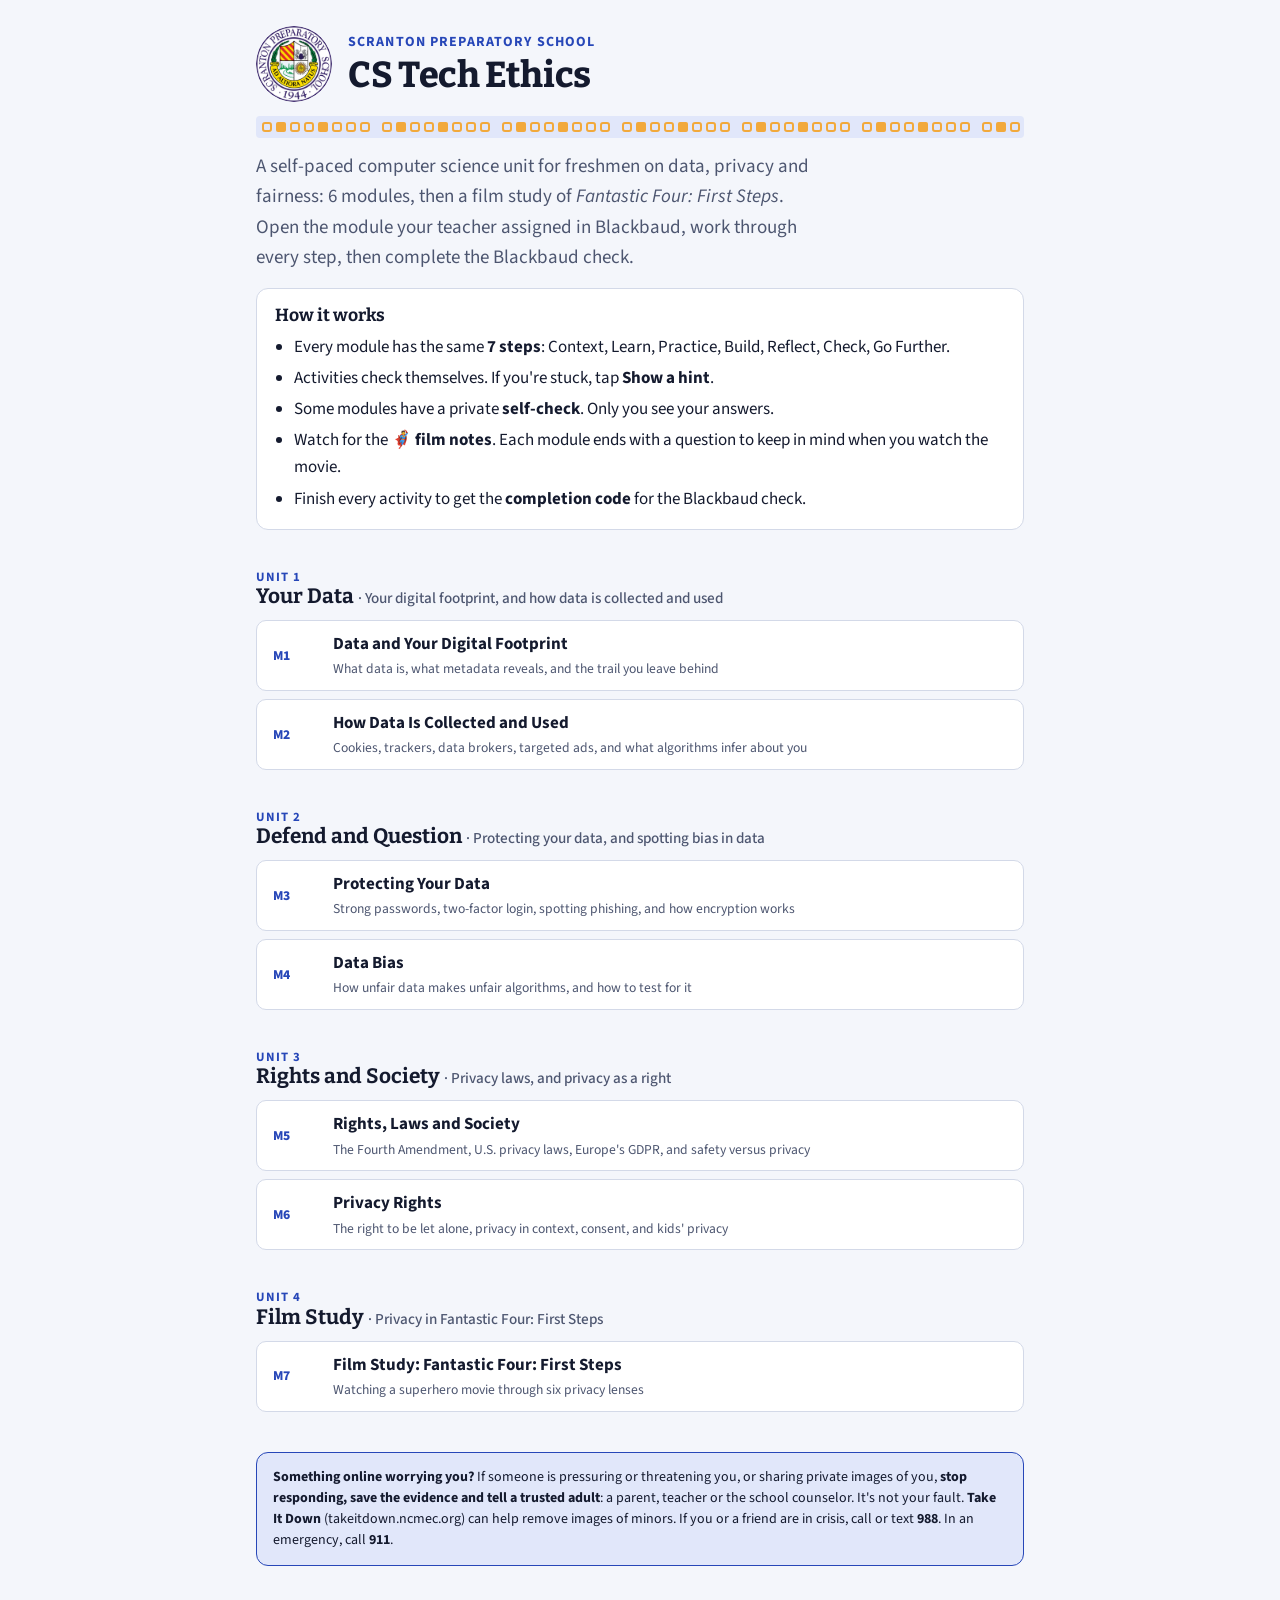
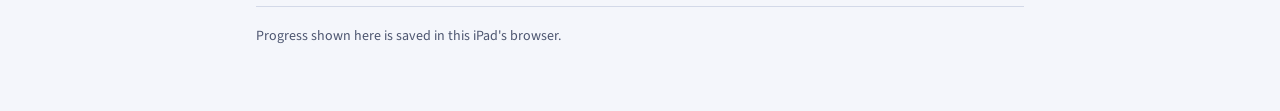
==== docs/index.html @ a18d4347 "Add CS Tech Ethics: 6 privacy modules and a Fantastic Four film study Self-paced 9th-grade CS unit b" ====
<!doctype html>
<html lang="en">
<head>
<meta charset="utf-8">
<meta name="viewport" content="width=device-width, initial-scale=1, viewport-fit=cover">
<title>CS Tech Ethics</title>
<link rel="preconnect" href="https://fonts.googleapis.com">
<link rel="preconnect" href="https://fonts.gstatic.com" crossorigin>
<link rel="stylesheet" href="https://fonts.googleapis.com/css2?family=Bitter:wght@600..800&family=Source+Sans+3:wght@400..700&display=swap">
<link rel="stylesheet" href="assets/course.css">
<style>
/* Layout: one column listing the units in order; each module is a row with its progress on this iPad. */
.hero { display: grid; gap: 14px; }
.brand { display: flex; align-items: center; gap: 16px; }
.brand img { width: 76px; height: 76px; flex: none; background: #fff; border-radius: 50%; }
.school { color: var(--accent); font-weight: 700; letter-spacing: 0.08em; text-transform: uppercase; font-size: 0.875rem; }
.how { background: var(--surface); border: 1px solid var(--line); border-radius: 12px; padding: 16px 18px; display: grid; gap: 8px; }
.how ul { margin: 0; padding-left: 1.2rem; display: grid; gap: 4px; }
.unit { display: grid; gap: 10px; }
.unit h2 { font-size: 1.3rem; }
.unit h2 .un { display: block; font-family: var(--font-body); font-size: 0.8rem; letter-spacing: 0.08em; text-transform: uppercase; color: var(--accent); }
.unit h2 .en { font-family: var(--font-body); font-weight: 500; font-size: 0.95rem; color: var(--muted); }
.unit ol { list-style: none; margin: 0; padding: 0; display: grid; gap: 8px; }
.unit li { display: grid; grid-template-columns: 3rem 1fr auto; grid-template-areas: "n t p" "n s p"; align-items: center; gap: 0 12px; padding: 10px 16px; border-radius: 10px; border: 1px solid var(--line); background: var(--surface); }
.unit li .num { grid-area: n; font-size: 0.85rem; font-weight: 800; color: var(--accent); font-variant-numeric: tabular-nums; }
.unit li a { grid-area: t; color: var(--ink); font-weight: 700; text-decoration: none; }
.unit li a:hover { color: var(--accent); }
.unit li .sub { grid-area: s; color: var(--muted); font-size: 0.85rem; }
.unit li .prog { grid-area: p; font-size: 0.8rem; font-weight: 650; padding: 2px 10px; border-radius: 999px; white-space: nowrap; }
.unit li .prog.started { color: var(--accent); background: var(--accent-soft); }
.unit li .prog.done { color: var(--ok); background: var(--ok-soft); }
</style>
</head>
<body>
<main class="wrap">
  <header class="hero">
    <div class="brand">
      <img src="assets/seal.png" alt="Scranton Preparatory School seal">
      <div>
        <p class="school">Scranton Preparatory School</p>
        <h1>CS Tech Ethics</h1>
      </div>
    </div>
    <div class="tilestrip" aria-hidden="true"></div>
    <p class="lede">A self-paced computer science unit for freshmen on data, privacy and fairness: 6 modules, then a film study of <i>Fantastic Four: First Steps</i>. Open the module your teacher assigned in Blackbaud, work through every step, then complete the Blackbaud check.</p>
    <div class="how">
      <h2 style="font-size:1.1rem">How it works</h2>
      <ul>
        <li>Every module has the same <b>7 steps</b>: Context, Learn, Practice, Build, Reflect, Check, Go Further.</li>
        <li>Activities check themselves. If you're stuck, tap <b>Show a hint</b>.</li>
        <li>Some modules have a private <b>self-check</b>. Only you see your answers.</li>
        <li>Watch for the 🦸 <b>film notes</b>. Each module ends with a question to keep in mind when you watch the movie.</li>
        <li>Finish every activity to get the <b>completion code</b> for the Blackbaud check.</li>
      </ul>
    </div>
  </header>
  <section class="unit">
    <h2><span class="un">Unit 1</span> Your Data <span class="en">· Your digital footprint, and how data is collected and used</span></h2>
    <ol>
      <li><span class="num">M1</span><a href="m01-digital-footprint.html">Data and Your Digital Footprint</a><span class="sub">What data is, what metadata reveals, and the trail you leave behind</span><span class="prog" data-m="1" data-n="7"></span></li>
      <li><span class="num">M2</span><a href="m02-data-collection.html">How Data Is Collected and Used</a><span class="sub">Cookies, trackers, data brokers, targeted ads, and what algorithms infer about you</span><span class="prog" data-m="2" data-n="7"></span></li>
    </ol>
  </section>
  <section class="unit">
    <h2><span class="un">Unit 2</span> Defend and Question <span class="en">· Protecting your data, and spotting bias in data</span></h2>
    <ol>
      <li><span class="num">M3</span><a href="m03-protecting-data.html">Protecting Your Data</a><span class="sub">Strong passwords, two-factor login, spotting phishing, and how encryption works</span><span class="prog" data-m="3" data-n="7"></span></li>
      <li><span class="num">M4</span><a href="m04-data-bias.html">Data Bias</a><span class="sub">How unfair data makes unfair algorithms, and how to test for it</span><span class="prog" data-m="4" data-n="7"></span></li>
    </ol>
  </section>
  <section class="unit">
    <h2><span class="un">Unit 3</span> Rights and Society <span class="en">· Privacy laws, and privacy as a right</span></h2>
    <ol>
      <li><span class="num">M5</span><a href="m05-rights-laws-society.html">Rights, Laws and Society</a><span class="sub">The Fourth Amendment, U.S. privacy laws, Europe's GDPR, and safety versus privacy</span><span class="prog" data-m="5" data-n="7"></span></li>
      <li><span class="num">M6</span><a href="m06-privacy-rights.html">Privacy Rights</a><span class="sub">The right to be let alone, privacy in context, consent, and kids' privacy</span><span class="prog" data-m="6" data-n="7"></span></li>
    </ol>
  </section>
  <section class="unit">
    <h2><span class="un">Unit 4</span> Film Study <span class="en">· Privacy in Fantastic Four: First Steps</span></h2>
    <ol>
      <li><span class="num">M7</span><a href="m07-film-study.html">Film Study: Fantastic Four: First Steps</a><span class="sub">Watching a superhero movie through six privacy lenses</span><span class="prog" data-m="7" data-n="7"></span></li>
    </ol>
  </section>
  <aside class="helpbox"><b>Something online worrying you?</b> If someone is pressuring or threatening you, or sharing private images of you, <b>stop responding, save the evidence and tell a trusted adult</b>: a parent, teacher or the school counselor. It's not your fault. <b>Take It Down</b> (takeitdown.ncmec.org) can help remove images of minors. If you or a friend are in crisis, call or text <b>988</b>. In an emergency, call <b>911</b>.</aside>
  <footer><span>Progress shown here is saved in this iPad's browser.</span></footer>
</main>
<script>
// Show each module's progress from this iPad's saved work.
document.querySelectorAll(".prog").forEach(function (p) {
  var n = Number(p.getAttribute("data-n")), s = null;
  try { s = JSON.parse(localStorage.getItem("techethics9:m" + p.getAttribute("data-m")) || "null"); } catch (e) {}
  if (!s || !s.done) return;
  var k = Object.keys(s.done).filter(function (id) { return s.done[id]; }).length;
  if (!k) return;
  k = Math.min(k, n);
  p.textContent = k >= n ? "Done ✓" : k + " of " + n;
  p.className = "prog " + (k >= n ? "done" : "started");
});
</script>
</body>
</html>
---- docs/assets/course.css ----
/* CS Tech Ethics: shared styles for every module (the same layout as Health 9).
   Layout: one reading column under a sticky step bar; every module uses the same seven steps so students always know where they are.
   Colors: deep space navy for the bar, a bright cosmic blue for actions, a flare-orange stripe, green for "done." */
:root {
  --paper: #F4F6FB;
  --surface: #FFFFFF;
  --surface-2: #E8ECF6;
  --ink: #141A2E;
  --muted: #4D5670;
  --line: #D3D9E8;
  --accent: #2747B8;
  --on-accent: #FFFFFF;
  --accent-soft: #E1E7FA;
  --gold: #F2A93B;
  --on-gold: #2B1A04;
  --gold-soft: #FDEBCF;
  --tile: #2747B8;
  --tile-soft: #E1E7FA;
  --on-tile: #FFFFFF;
  --hint-bg: #FDEBCF;
  --hint-ink: #4A2F06;
  --ok: #1C7240;
  --ok-soft: #DFF2E5;
  --bad: #B0284B;
  --bad-soft: #FBE3EA;
  --bar: #121B45;
  --bar-ink: #FFFFFF;
  --bar-muted: #C9D3F2;
  --font-body: "Source Sans 3", ui-sans-serif, system-ui, -apple-system, "Segoe UI", sans-serif;
  --font-display: "Bitter", Georgia, "Times New Roman", serif;
  --step-0: 0.875rem;
  --step-1: 1.0625rem;
  --step-2: 1.1875rem;
  --step-3: 1.5rem;
  --step-4: 2.25rem;
  color-scheme: light;
}
@media (prefers-color-scheme: dark) {
  :root:not([data-theme="light"]) {
    --paper: #0E1222; --surface: #161B30; --surface-2: #1E2540; --ink: #E9EDF8; --muted: #A7B0CB; --line: #2E3654;
    --accent: #8FA8FF; --on-accent: #0B1230; --accent-soft: #1E2A55;
    --gold: #F5B65C; --on-gold: #241603; --gold-soft: #3D2C10;
    --tile: #8FA8FF; --tile-soft: #1E2A55; --on-tile: #0B1230;
    --hint-bg: #3D2C10; --hint-ink: #FCE3B8;
    --ok: #7FD8A0; --ok-soft: #153523; --bad: #FF9BB3; --bad-soft: #43192A;
    --bar: #0B1030; --bar-ink: #FFFFFF; --bar-muted: #B9C4EA;
    color-scheme: dark;
  }
}
:root[data-theme="dark"] {
  --paper: #0E1222; --surface: #161B30; --surface-2: #1E2540; --ink: #E9EDF8; --muted: #A7B0CB; --line: #2E3654;
  --accent: #8FA8FF; --on-accent: #0B1230; --accent-soft: #1E2A55;
  --gold: #F5B65C; --on-gold: #241603; --gold-soft: #3D2C10;
  --tile: #8FA8FF; --tile-soft: #1E2A55; --on-tile: #0B1230;
  --hint-bg: #3D2C10; --hint-ink: #FCE3B8;
  --ok: #7FD8A0; --ok-soft: #153523; --bad: #FF9BB3; --bad-soft: #43192A;
  --bar: #0B1030; --bar-ink: #FFFFFF; --bar-muted: #B9C4EA;
  color-scheme: dark;
}

* { box-sizing: border-box; }
html { -webkit-text-size-adjust: 100%; }
body {
  margin: 0; background: var(--paper); color: var(--ink);
  font-family: var(--font-body); font-size: var(--step-1); line-height: 1.6;
}
body::before {
  content: ""; position: fixed; inset: 0 0 auto; height: env(safe-area-inset-top, 0px);
  z-index: 10; background: var(--bar);
}
h1, h2, h3, h4 { text-wrap: balance; line-height: 1.2; margin: 0; }
h1, h2 { font-family: var(--font-display); }
h1 { font-size: var(--step-4); font-weight: 750; letter-spacing: -0.01em; }
h2 { font-size: var(--step-3); font-weight: 700; }
h3 { font-size: var(--step-2); font-weight: 700; }
p { margin: 0; }
a { color: var(--accent); }
img { max-width: 100%; }
[hidden] { display: none !important; }
:focus-visible { outline: 3px solid var(--tile); outline-offset: 2px; border-radius: 4px; }

/* Sticky step bar, striped like the flag: red, gold, red */
.bar {
  position: sticky; top: env(safe-area-inset-top, 0px); z-index: 5;
  background: var(--bar); color: var(--bar-ink);
  box-shadow: inset 0 -4px 0 var(--gold);
}
.bar-seal { width: 30px; height: 30px; flex: none; display: block; background: #fff; border-radius: 50%; }
.bar-inner, .wrap {
  max-width: 800px; margin: 0 auto;
  padding-left: max(16px, env(safe-area-inset-left, 0px));
  padding-right: max(16px, env(safe-area-inset-right, 0px));
}
.bar-inner { display: flex; align-items: center; gap: 10px; padding-block: 8px 12px; }
.bar-title { font-weight: 750; white-space: nowrap; font-size: var(--step-0); color: var(--bar-ink); text-decoration: none; }
.steps { display: flex; gap: 6px; overflow-x: auto; flex: 1; min-width: 0; scrollbar-width: none; }
.steps::-webkit-scrollbar { display: none; }
.steps a {
  flex: none; text-decoration: none; color: var(--bar-muted); font-size: var(--step-0);
  padding: 3px 10px; border-radius: 999px; border: 1px solid rgba(255,255,255,0.35); white-space: nowrap;
}
.steps a.done { color: var(--on-gold); border-color: var(--gold); background: var(--gold); }
.meter { flex: none; font-size: var(--step-0); color: var(--bar-muted); font-variant-numeric: tabular-nums; white-space: nowrap; }

/* Audio settings bar under the header */
.voicebar { display: flex; flex-wrap: wrap; align-items: center; gap: 8px 14px; font-size: var(--step-0); color: var(--muted); }
.voicebar .seg button { min-height: 36px; padding: 4px 12px; }

/* Page */
.wrap { padding-block: 26px 64px; display: grid; gap: 40px; }
header.intro { display: grid; gap: 12px; }
/* The stripe under each title is the letter H in binary (01001000), from Module 1. */
.tilestrip { height: 22px; border-radius: 4px; background-color: var(--accent-soft);
  background-image: url("data:image/svg+xml,%3Csvg xmlns='http://www.w3.org/2000/svg' width='120' height='22' viewBox='0 0 120 22'%3E%3Crect x='7' y='7' width='8' height='8' rx='2' fill='none' stroke='%23F2A93B' stroke-width='2'/%3E%3Crect x='20' y='6' width='10' height='10' rx='2' fill='%23F2A93B'/%3E%3Crect x='35' y='7' width='8' height='8' rx='2' fill='none' stroke='%23F2A93B' stroke-width='2'/%3E%3Crect x='49' y='7' width='8' height='8' rx='2' fill='none' stroke='%23F2A93B' stroke-width='2'/%3E%3Crect x='62' y='6' width='10' height='10' rx='2' fill='%23F2A93B'/%3E%3Crect x='77' y='7' width='8' height='8' rx='2' fill='none' stroke='%23F2A93B' stroke-width='2'/%3E%3Crect x='91' y='7' width='8' height='8' rx='2' fill='none' stroke='%23F2A93B' stroke-width='2'/%3E%3Crect x='105' y='7' width='8' height='8' rx='2' fill='none' stroke='%23F2A93B' stroke-width='2'/%3E%3C/svg%3E");
  background-size: 120px 22px; }
.eyebrow { font-size: var(--step-0); letter-spacing: 0.08em; text-transform: uppercase; color: var(--accent); font-weight: 700; }
.subtitle { font-size: var(--step-2); font-weight: 600; color: var(--tile); }
.lede { font-size: var(--step-2); color: var(--muted); max-width: 62ch; }
.facts { display: flex; flex-wrap: wrap; gap: 8px 18px; font-size: var(--step-0); color: var(--muted); }
.facts b { color: var(--ink); font-weight: 650; }
.recap { border: 1px dashed var(--line); border-radius: 10px; padding: 12px 16px; display: grid; gap: 4px; font-size: var(--step-0); }
.recap strong { font-size: var(--step-0); text-transform: uppercase; letter-spacing: 0.06em; color: var(--muted); }
.welcome { background: var(--gold-soft); border-radius: 12px; padding: 16px 18px; display: grid; gap: 8px; }
.welcome h2 { font-size: var(--step-2); }
.welcome ul { margin: 0; padding-left: 1.2rem; display: grid; gap: 4px; }

section.step { display: grid; gap: 16px; scroll-margin-top: 72px; }
.step-head { display: flex; align-items: baseline; gap: 12px; }
.step-num {
  flex: none; width: 2rem; height: 2rem; border-radius: 50%; display: grid; place-items: center; align-self: center;
  background: var(--accent); color: var(--on-accent); font-weight: 800; font-size: var(--step-0);
}
.step-head h2 { flex: 1; min-width: 0; }
.step-head .ipp { font-size: var(--step-0); color: var(--muted); white-space: nowrap; }
.prose { display: grid; gap: 12px; max-width: 68ch; }
.prose ul, .prose ol { margin: 0; padding-left: 1.3rem; display: grid; gap: 4px; }
.idea { display: grid; gap: 12px; }
.idea h3 { color: var(--ink); }
.story {
  display: grid; gap: 12px; background: var(--surface); border: 1px solid var(--line); border-left: 6px solid var(--gold);
  border-radius: 12px; padding: 18px;
}
.story .place { font-size: var(--step-0); font-weight: 700; color: var(--tile); letter-spacing: 0.04em; text-transform: uppercase; }
.callout { background: var(--hint-bg); color: var(--hint-ink); border-radius: 10px; padding: 12px 16px; font-size: var(--step-0); }
.callout b { font-weight: 750; }
.note-es { background: var(--tile-soft); border-radius: 10px; padding: 12px 16px; font-size: var(--step-0); }

/* Spanish text you can hear */
.es { font-weight: 600; color: var(--ink); }
.say {
  display: inline-flex; align-items: center; justify-content: center; vertical-align: -0.3em;
  width: 1.9rem; height: 1.9rem; min-height: 0; padding: 0; margin: 0 0.15rem; border-radius: 50%;
  border: 1px solid var(--line); background: var(--surface-2); color: var(--accent); font-size: 0.85rem; line-height: 1;
}
.say svg { width: 1rem; height: 1rem; fill: currentColor; }
.say.playing { background: var(--accent); color: var(--on-accent); border-color: var(--accent); }
.say.big { width: 3rem; height: 3rem; }
.say.big svg { width: 1.4rem; height: 1.4rem; }

/* Tables */
.tbl { overflow-x: auto; }
.tbl table { border-collapse: collapse; min-width: min(100%, 24rem); background: var(--surface); border-radius: 10px; overflow: hidden; }
.tbl th, .tbl td { border: 1px solid var(--line); padding: 7px 12px; text-align: left; vertical-align: top; font-size: 0.95rem; }
.tbl th { background: var(--surface-2); font-size: var(--step-0); color: var(--muted); font-weight: 700; }
.tbl caption { caption-side: bottom; text-align: left; padding-top: 8px; font-size: var(--step-0); color: var(--muted); }
.tbl .end, .end { color: var(--accent); font-weight: 800; }
.tbl .vos { color: var(--muted); }
.conj-wrap { display: flex; flex-wrap: wrap; gap: 14px; }

/* Example sentences */
.examples { list-style: none; margin: 0; padding: 0; display: grid; gap: 6px; }
.examples li { display: grid; grid-template-columns: auto 1fr; gap: 2px 8px; align-items: start; padding: 8px 12px; border-radius: 8px; background: var(--surface); border: 1px solid var(--line); }
.examples li .say { grid-row: span 2; margin-top: 2px; }
.examples .en { color: var(--muted); font-size: var(--step-0); }

/* Flashcards */
.flash { display: grid; grid-template-columns: repeat(auto-fill, minmax(9.5rem, 1fr)); gap: 8px; }
.card {
  position: relative; min-height: 5.5rem; padding: 10px 12px 10px; border-radius: 10px; border: 1px solid var(--line);
  background: var(--surface); display: grid; align-content: center; justify-items: center; text-align: center; gap: 4px;
  font-weight: 650; cursor: pointer;
}
.card .front { font-size: 1.05rem; }
.card .back { color: var(--tile); font-weight: 600; font-size: 0.95rem; }
.card.flipped { background: var(--tile-soft); border-color: var(--tile); }
.card .flip-note { font-size: 0.72rem; color: var(--muted); font-weight: 500; }

/* Task cards */
.task { background: var(--surface); border: 1px solid var(--line); border-radius: 12px; padding: 18px; display: grid; gap: 12px; min-width: 0; }
.task-head { display: flex; align-items: center; gap: 10px; flex-wrap: wrap; }
.task-head h3 { flex: 1; min-width: 0; }
.task-type { font-size: 0.75rem; font-weight: 700; text-transform: uppercase; letter-spacing: 0.06em; color: var(--tile); }
.chip { font-size: 0.8rem; font-weight: 650; padding: 2px 10px; border-radius: 999px; border: 1px solid var(--line); color: var(--muted); white-space: nowrap; }
.chip.done { color: var(--ok); border-color: var(--ok); background: var(--ok-soft); }
.chip.opt { color: var(--tile); border-color: var(--tile); }
.goal { font-size: var(--step-0); color: var(--muted); }
.passage { background: var(--surface-2); border-radius: 10px; padding: 14px 16px; display: grid; gap: 10px; }
.row { display: flex; gap: 8px; flex-wrap: wrap; align-items: center; }
button {
  font: inherit; font-size: var(--step-0); font-weight: 650; cursor: pointer;
  padding: 9px 16px; border-radius: 8px; border: 1px solid var(--line); background: var(--surface); color: var(--ink);
  min-height: 44px; touch-action: manipulation;
}
button.primary { background: var(--accent); color: var(--on-accent); border-color: var(--accent); }
button.ghost { background: transparent; }
button:disabled { opacity: 0.55; cursor: not-allowed; }
.feedback { border-radius: 8px; padding: 10px 14px; font-size: var(--step-0); display: grid; gap: 6px; }
.feedback.ok { background: var(--ok-soft); color: var(--ok); }
.feedback.bad { background: var(--bad-soft); color: var(--bad); }
.feedback ul { margin: 0; padding-left: 1.2rem; }
.hints { display: grid; gap: 8px; }
.hint { background: var(--hint-bg); color: var(--hint-ink); border-radius: 8px; padding: 8px 12px; font-size: var(--step-0); }

/* Inputs */
input.es-in, textarea.es-in, input.answer {
  font: inherit; font-size: 1.05rem; min-height: 44px; padding: 6px 10px; max-width: 100%;
  border: 1.5px solid var(--line); border-radius: 8px; background: var(--paper); color: var(--ink);
}
input.es-in:focus, textarea.es-in:focus { border-color: var(--tile); outline: none; box-shadow: 0 0 0 3px var(--tile-soft); }
input.es-in.ok { border-color: var(--ok); background: var(--ok-soft); }
input.es-in.bad { border-color: var(--bad); background: var(--bad-soft); }
input.es-in.near { border-color: var(--gold); background: var(--gold-soft); }
.mark { font-weight: 800; font-size: var(--step-0); min-width: 1rem; display: inline-block; }
.mark.ok { color: var(--ok); }
.mark.bad { color: var(--bad); }

/* Accent keys */
.accents { display: flex; flex-wrap: wrap; gap: 4px; align-items: center; position: sticky; top: 64px; z-index: 2;
  background: var(--surface); padding: 4px 0; }
.accents .lbl { font-size: 0.75rem; color: var(--muted); margin-right: 4px; }
.accents button { min-height: 40px; min-width: 40px; padding: 4px 8px; font-size: 1.05rem; font-weight: 700; background: var(--gold-soft); border-color: var(--gold); color: var(--ink); }
.accents button.shift[aria-pressed="true"] { background: var(--gold); }

/* Cloze sentences */
.items { display: grid; gap: 10px; }
.item { display: flex; flex-wrap: wrap; align-items: center; gap: 6px 8px; padding: 8px 10px; border-radius: 8px; border: 1px solid var(--line); background: var(--paper); }
.item .num { font-size: var(--step-0); font-weight: 700; color: var(--muted); min-width: 1.4rem; }
.item.right { border-color: var(--ok); }
.item input.es-in { width: 8.5rem; }
.item input.es-in.wide { width: min(100%, 26rem); flex: 1 1 14rem; }
.item .clue { color: var(--muted); font-size: 0.92rem; }
.item .en { color: var(--muted); font-size: var(--step-0); flex-basis: 100%; }
.item .why { flex-basis: 100%; font-size: var(--step-0); color: var(--bad); }
.item .why.ok { color: var(--ok); }

/* Inline choice (select) */
.pick { display: inline-flex; flex-wrap: wrap; gap: 4px; vertical-align: middle; }
.pick button { min-height: 38px; padding: 4px 10px; font-size: 0.95rem; }
.pick button[aria-pressed="true"] { background: var(--tile); color: var(--on-tile); border-color: var(--tile); }
.item.right .pick button[aria-pressed="true"] { background: var(--ok); border-color: var(--ok); color: var(--surface); }
.item.wrong .pick button[aria-pressed="true"] { background: var(--bad); border-color: var(--bad); color: var(--surface); }

/* Conjugation grid */
.conj { display: grid; gap: 8px; }
.conj-title { font-weight: 700; }
.conj-title .en { color: var(--muted); font-weight: 500; font-size: var(--step-0); }
.conj-grid { display: grid; grid-template-columns: repeat(2, minmax(0, 1fr)); gap: 8px 16px; }
@media (max-width: 560px) { .conj-grid { grid-template-columns: 1fr; } }
.conj-cell { display: grid; grid-template-columns: 7.5rem 1fr auto; align-items: center; gap: 8px; }
.conj-cell label { font-size: var(--step-0); color: var(--muted); font-weight: 650; }
.conj-cell input.es-in { width: 100%; }

/* Multiple choice */
.choices { display: grid; gap: 8px; }
.choice { text-align: left; display: grid; grid-template-columns: 1.6rem 1fr; gap: 8px; align-items: start; font-weight: 500; font-size: 0.98rem; }
.choice .letter { font-weight: 800; color: var(--accent); }
.choice.right { border-color: var(--ok); background: var(--ok-soft); }
.choice.wrong { border-color: var(--bad); background: var(--bad-soft); }
.quiz-q { display: grid; gap: 8px; padding-bottom: 12px; border-bottom: 1px dashed var(--line); }
.quiz-q:last-of-type { border-bottom: 0; }
.quiz-q .q { font-weight: 650; }
.listen-row { display: flex; align-items: center; gap: 12px; }

/* Matching */
.match { display: grid; grid-template-columns: 1fr 1fr; gap: 8px 14px; }
.match .col { display: grid; gap: 8px; align-content: start; }
.match h4 { font-size: var(--step-0); color: var(--muted); }
.match button { text-align: left; font-weight: 550; font-size: 0.95rem; }
.match button.sel { border-color: var(--tile); box-shadow: 0 0 0 3px var(--tile-soft); }
.match button.paired { border-color: var(--ok); background: var(--ok-soft); color: var(--ok); cursor: default; }
.match button.miss { border-color: var(--bad); background: var(--bad-soft); }

/* Sort */
.sort-list { display: grid; gap: 8px; }
.sort-row { display: flex; flex-wrap: wrap; gap: 8px 12px; align-items: center; justify-content: space-between; padding: 8px 10px; border: 1px solid var(--line); border-radius: 8px; background: var(--paper); }
.sort-row.right { border-color: var(--ok); background: var(--ok-soft); }
.sort-row.wrong { border-color: var(--bad); background: var(--bad-soft); }
.sort-text { flex: 1 1 12rem; min-width: 0; font-size: 0.98rem; }
.seg { display: flex; flex-wrap: wrap; gap: 4px; }
.seg button { padding: 6px 12px; font-size: 0.85rem; min-height: 40px; }
.seg button[aria-pressed="true"] { background: var(--tile); color: var(--on-tile); border-color: var(--tile); }

/* Sentence builder */
.builder { display: grid; gap: 8px; padding: 10px; border-radius: 10px; border: 1px solid var(--line); background: var(--paper); }
.builder.right { border-color: var(--ok); }
.builder .en { font-weight: 600; }
.tiles { display: flex; flex-wrap: wrap; gap: 6px; min-height: 48px; align-items: center; padding: 6px; border-radius: 8px; }
.tiles.answer { border: 1.5px dashed var(--line); background: var(--surface); }
.tiles .empty { color: var(--muted); font-size: var(--step-0); padding: 4px; }
.tile { min-height: 40px; padding: 6px 12px; font-size: 1rem; font-weight: 600; background: var(--gold-soft); border-color: var(--gold); }
.tiles.answer .tile { background: var(--surface-2); border-color: var(--line); }
.tiles .punct { font-weight: 700; font-size: 1.1rem; color: var(--muted); }

/* Find the error */
.words { display: flex; flex-wrap: wrap; gap: 4px; align-items: center; }
.words button { min-height: 38px; padding: 4px 9px; font-size: 1rem; font-weight: 550; }
.words button.hit { border-color: var(--ok); background: var(--ok-soft); color: var(--ok); }
.words button.miss { border-color: var(--bad); background: var(--bad-soft); }

/* Accent placement */
.letters { display: flex; flex-wrap: wrap; gap: 3px; align-items: center; }
.letters button { min-width: 38px; min-height: 42px; padding: 4px 6px; font-size: 1.15rem; font-weight: 700; }
.letters button.cons { background: transparent; border-color: transparent; color: var(--muted); cursor: default; }
.letters button[aria-pressed="true"] { background: var(--tile); color: var(--on-tile); border-color: var(--tile); }
.letters .none { margin-left: 8px; font-size: var(--step-0); min-width: 0; }

/* Speaking practice */
.speak-row { display: flex; flex-wrap: wrap; gap: 8px; align-items: center; }
.rec.on { background: var(--bad); color: var(--surface); border-color: var(--bad); }

/* Writing (Build) */
textarea.draft, textarea.es-in.write { width: 100%; min-height: 9rem; padding: 12px; font: inherit; line-height: 1.6; resize: vertical; }
textarea.draft { border-radius: 8px; border: 1.5px solid var(--line); background: var(--paper); color: var(--ink); }
.model { background: var(--surface-2); border-radius: 10px; padding: 12px 16px; display: grid; gap: 6px; font-size: 0.95rem; }
.model .lbl { font-size: 0.75rem; font-weight: 700; color: var(--muted); text-transform: uppercase; letter-spacing: 0.06em; }
.status-list { list-style: none; margin: 0; padding: 0; display: grid; gap: 4px; font-size: var(--step-0); }
.status-list li.done { color: var(--ok); font-weight: 600; }
.status-list li:not(.done) { color: var(--muted); }
.wordcount { font-size: var(--step-0); color: var(--muted); }

/* Reflection + check */
.reflect-q { font-size: var(--step-2); font-weight: 600; max-width: 62ch; }
.check-card { background: var(--surface); border: 2px solid var(--line); border-radius: 12px; padding: 20px; display: grid; gap: 14px; }
.check-card.unlocked { border-color: var(--ok); }
.code-badge {
  font-weight: 800; letter-spacing: 0.12em; font-variant-numeric: tabular-nums;
  font-size: 2rem; color: var(--ok); background: var(--ok-soft); padding: 8px 18px; border-radius: 10px; justify-self: start;
  user-select: all;
}
ol.todo { margin: 0; padding-left: 1.3rem; display: grid; gap: 6px; }
footer { font-size: var(--step-0); color: var(--muted); display: flex; flex-wrap: wrap; gap: 12px; align-items: center; justify-content: space-between; border-top: 1px solid var(--line); padding-top: 18px; }
.task > *, section.step > *, header.intro > * { min-width: 0; }

@media (prefers-reduced-motion: no-preference) {
  .feedback, .hint { animation: rise 160ms ease-out; }
  @keyframes rise { from { transform: translateY(4px); opacity: 0.4; } to { transform: none; opacity: 1; } }
}
@media (max-width: 480px) {
  h1 { font-size: 1.9rem; }
  .match { grid-template-columns: 1fr 1fr; gap: 6px; }
  .match button { padding: 8px 10px; font-size: 0.88rem; }
  .conj-cell { grid-template-columns: 6.5rem 1fr auto; }
}

/* Put steps in order */
.stepzones { display: grid; grid-template-columns: 1fr 1fr; gap: 14px; }
@media (max-width: 640px) { .stepzones { grid-template-columns: 1fr; } }
.stepzones h4 { margin: 0 0 6px; font-size: var(--step-0); color: var(--muted); font-weight: 650; }
.steplist { display: grid; gap: 6px; align-content: start; min-height: 8rem; padding: 8px; border: 1.5px dashed var(--line); border-radius: 8px; background: var(--paper); margin: 0; }
ol.steplist { padding-left: 2rem; }
ol.steplist li { padding-left: 2px; }
ol.steplist li.empty, .steplist .empty { list-style: none; margin-left: -1.6rem; color: var(--muted); font-size: var(--step-0); padding: 4px; }
.steplist.right { border-color: var(--ok); border-style: solid; }
.stepbtn { width: 100%; text-align: left; font-weight: 550; font-size: 0.95rem; }

/* Private self-check */
.selfchart { display: grid; gap: 6px; padding: 10px 12px; border-radius: 10px; background: var(--surface-2); }
.selfbar { display: grid; grid-template-columns: minmax(6rem, 10rem) 1fr 2.5rem; gap: 10px; align-items: center; font-size: var(--step-0); }
.selfbar .track { height: 12px; border-radius: 6px; background: var(--line); overflow: hidden; }
.selfbar .fill { display: block; height: 100%; background: var(--ok); border-radius: 6px; }
.selfbar .fill.low { background: var(--gold); }
.selfbar .val { font-variant-numeric: tabular-nums; color: var(--muted); text-align: right; }

/* Where to get help (every page) */
.helpbox { border: 1.5px solid var(--accent); background: var(--accent-soft); color: var(--ink); border-radius: 12px; padding: 14px 16px; font-size: var(--step-0); line-height: 1.5; }

/* Nutrition label and other reference cards in readings */
.label-card { border: 2px solid var(--ink); background: var(--surface); color: var(--ink); padding: 8px 12px; max-width: 18rem; font-size: 0.9rem; }
.label-card h4 { font-family: var(--font-display); font-size: 1.4rem; border-bottom: 6px solid var(--ink); margin: 0 0 4px; }
.label-card .r { display: flex; justify-content: space-between; border-top: 1px solid var(--ink); padding: 2px 0; font-variant-numeric: tabular-nums; }
.label-card .r.thick { border-top-width: 4px; }

blockquote { margin: 0; padding: 10px 16px; border-left: 4px solid var(--gold); background: var(--surface-2); border-radius: 0 8px 8px 0; font-family: var(--font-display); font-size: 1.05rem; line-height: 1.5; }
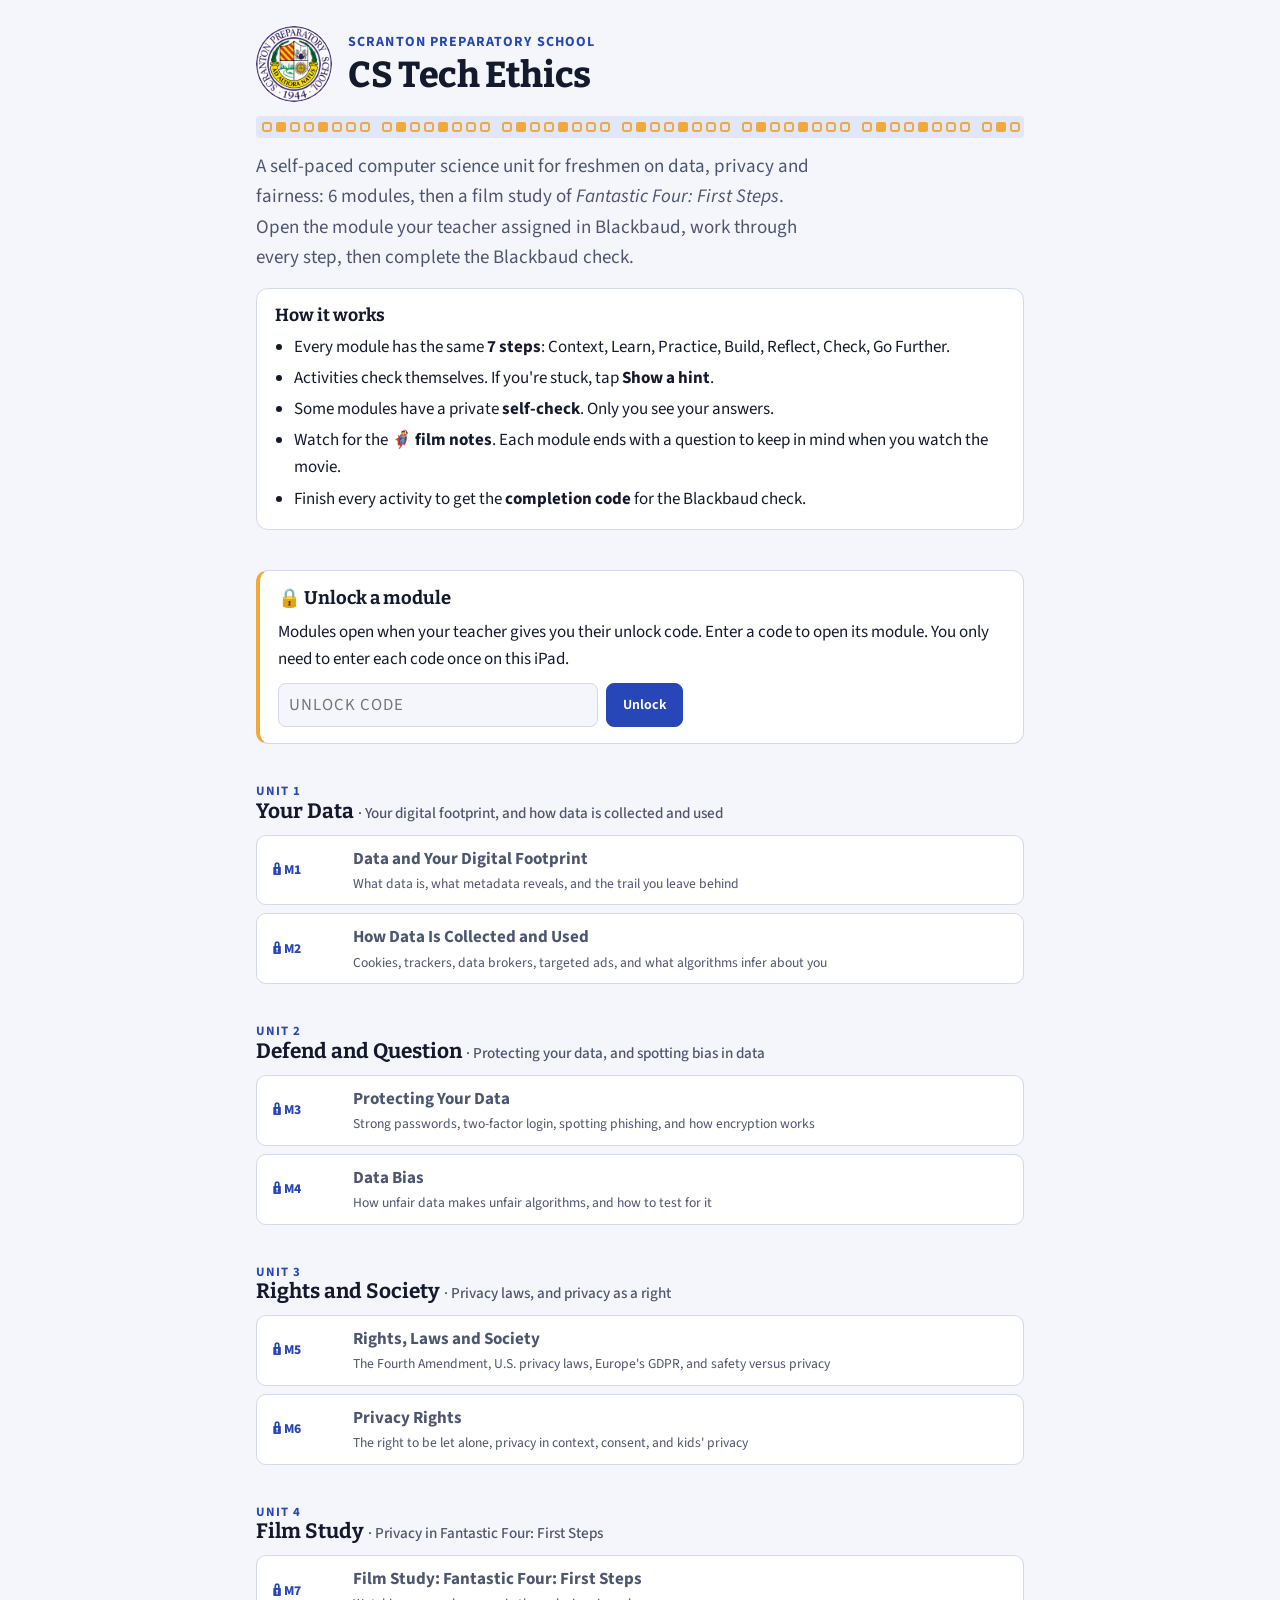
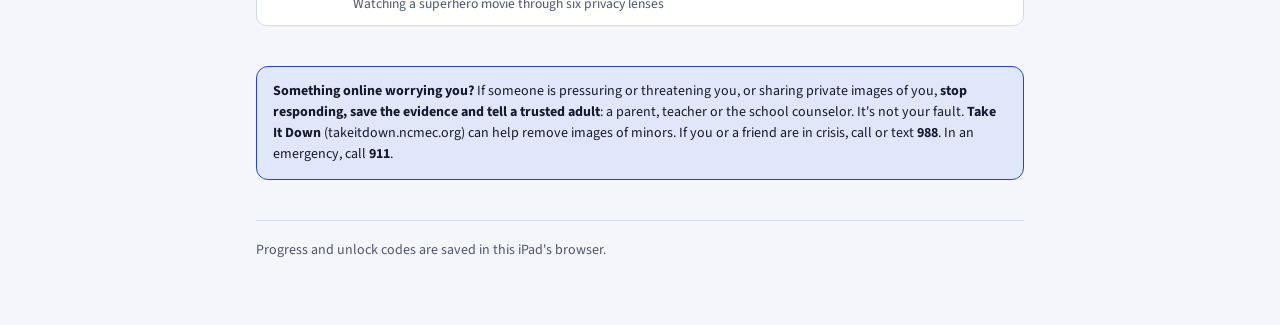
==== commit 52271c44: "Lock every module behind an unlock code from the teacher Locked modules are published encrypted (AES" ====
--- a/docs/index.html
+++ b/docs/index.html
@@ -21,7 +21,7 @@
 .unit h2 .un { display: block; font-family: var(--font-body); font-size: 0.8rem; letter-spacing: 0.08em; text-transform: uppercase; color: var(--accent); }
 .unit h2 .en { font-family: var(--font-body); font-weight: 500; font-size: 0.95rem; color: var(--muted); }
 .unit ol { list-style: none; margin: 0; padding: 0; display: grid; gap: 8px; }
-.unit li { display: grid; grid-template-columns: 3rem 1fr auto; grid-template-areas: "n t p" "n s p"; align-items: center; gap: 0 12px; padding: 10px 16px; border-radius: 10px; border: 1px solid var(--line); background: var(--surface); }
+.unit li { display: grid; grid-template-columns: 4.25rem 1fr auto; grid-template-areas: "n t p" "n s p"; align-items: center; gap: 0 12px; padding: 10px 16px; border-radius: 10px; border: 1px solid var(--line); background: var(--surface); }
 .unit li .num { grid-area: n; font-size: 0.85rem; font-weight: 800; color: var(--accent); font-variant-numeric: tabular-nums; }
 .unit li a { grid-area: t; color: var(--ink); font-weight: 700; text-decoration: none; }
 .unit li a:hover { color: var(--accent); }
@@ -29,6 +29,8 @@
 .unit li .prog { grid-area: p; font-size: 0.8rem; font-weight: 650; padding: 2px 10px; border-radius: 999px; white-space: nowrap; }
 .unit li .prog.started { color: var(--accent); background: var(--accent-soft); }
 .unit li .prog.done { color: var(--ok); background: var(--ok-soft); }
+.unit li.locked a { color: var(--muted); }
+.unit li .num { white-space: nowrap; }
 </style>
 </head>
 <body>
@@ -54,6 +56,12 @@
       </ul>
     </div>
   </header>
+  <form class="lockbox" id="unlock-form" autocomplete="off">
+    <h2>🔒 Unlock a module</h2>
+    <p>Modules open when your teacher gives you their unlock code. Enter a code to open its module. You only need to enter each code once on this iPad.</p>
+    <div class="lockrow"><input type="text" id="unlock-code" class="es-in" aria-label="Unlock code" placeholder="Unlock code" autocapitalize="characters" autocorrect="off" spellcheck="false"><button type="submit" class="primary">Unlock</button></div>
+    <div class="feedback" id="unlock-msg" role="status" aria-live="polite" hidden></div>
+  </form>
   <section class="unit">
     <h2><span class="un">Unit 1</span> Your Data <span class="en">· Your digital footprint, and how data is collected and used</span></h2>
     <ol>
@@ -82,9 +90,42 @@
     </ol>
   </section>
   <aside class="helpbox"><b>Something online worrying you?</b> If someone is pressuring or threatening you, or sharing private images of you, <b>stop responding, save the evidence and tell a trusted adult</b>: a parent, teacher or the school counselor. It's not your fault. <b>Take It Down</b> (takeitdown.ncmec.org) can help remove images of minors. If you or a friend are in crisis, call or text <b>988</b>. In an emergency, call <b>911</b>.</aside>
-  <footer><span>Progress shown here is saved in this iPad's browser.</span></footer>
+  <footer><span>Progress and unlock codes are saved in this iPad's browser.</span></footer>
 </main>
+<script src="assets/course.js"></script>
+<script src="assets/lock.js"></script>
 <script>
+// Locked modules show a lock until this iPad has their unlock code.
+var LOCKS = [{"num":1,"lock":{"salt":"uzSO+50T7BOARrHCymxP3g==","iter":150000,"check":{"iv":"4eTJayMZwiKj0L8X","ct":"N6u+xmXA4djEFcj9NzHLPXb2GGGgMBsZKg=="}}},{"num":2,"lock":{"salt":"qzK2mtnTwXk2YOfTByp4UA==","iter":150000,"check":{"iv":"SWOiaPZXSC5NqhRx","ct":"QWXTdycs4O6w5QXxa8AA9o9Vlb1Wz2NM/w=="}}},{"num":3,"lock":{"salt":"YkcCpdLzS3dwz+iqs/BdAQ==","iter":150000,"check":{"iv":"XAt+O78kkjDH4bLj","ct":"SprwMW+EzrPl8//flWb9tull35VUBgSmDQ=="}}},{"num":4,"lock":{"salt":"rFKd/2jwdjIuE5c4u1htfw==","iter":150000,"check":{"iv":"8+S1Iyychaxy1taM","ct":"j3ifC9S1odBn+ZLCd3iFkTj7wQCpHP6SYQ=="}}},{"num":5,"lock":{"salt":"Xwpo27E2IiV3/wMhqBhhsg==","iter":150000,"check":{"iv":"V2ShGCQYQeglEvR8","ct":"gUFRGAN7PTphLF/RbOD/djm65nhBgsbtbg=="}}},{"num":6,"lock":{"salt":"OURCg+EbLE9xXNyPy0Bs2w==","iter":150000,"check":{"iv":"xoWt/ISygGwKuKkR","ct":"hm8+fSXYAq/bU4gF7gdOlMQeqsm9PyiUYg=="}}},{"num":7,"lock":{"salt":"WXxO4d+Crscl9Z3ehwTP6w==","iter":150000,"check":{"iv":"T5KEy8/AYJJCYjrC","ct":"VVnx+bhzR9adtmPBTV2feUjLnaxlr96mnQ=="}}}];
+function markLocks() {
+  LOCKS.forEach(function (m) {
+    var li = document.querySelector('.prog[data-m="' + m.num + '"]').parentNode;
+    var open = CourseLock.isUnlocked(m.num);
+    li.classList.toggle("locked", !open);
+    li.querySelector(".num").textContent = (open ? "" : "🔒 ") + "M" + m.num;
+  });
+}
+markLocks();
+var form = document.getElementById("unlock-form");
+if (form) form.addEventListener("submit", function (ev) {
+  ev.preventDefault();
+  var input = document.getElementById("unlock-code"), msg = document.getElementById("unlock-msg"), btn = form.querySelector("button");
+  if (!CourseLock.norm(input.value)) { input.focus(); return; }
+  btn.disabled = true; msg.hidden = false; msg.className = "feedback"; msg.textContent = "Checking…";
+  CourseLock.find(input.value, LOCKS).then(function (num) {
+    btn.disabled = false;
+    if (!num) { msg.className = "feedback bad"; msg.textContent = "That code doesn't unlock any module. Check it with your teacher and try again."; input.classList.add("bad"); return; }
+    markLocks(); input.value = "";
+    var a = document.querySelector('.prog[data-m="' + num + '"]').parentNode.querySelector("a");
+    msg.className = "feedback ok"; msg.textContent = "";
+    var line = document.createElement("span"), title = document.createElement("b");
+    title.textContent = "M" + num + ": " + a.textContent;
+    line.appendChild(document.createTextNode("Unlocked ")); line.appendChild(title); line.appendChild(document.createTextNode(". "));
+    var go = document.createElement("a"); go.href = a.getAttribute("href"); go.textContent = "Open it now →"; line.appendChild(go);
+    msg.appendChild(line);
+  });
+});
+document.getElementById("unlock-code") && document.getElementById("unlock-code").addEventListener("input", function () { this.classList.remove("bad"); });
 // Show each module's progress from this iPad's saved work.
 document.querySelectorAll(".prog").forEach(function (p) {
   var n = Number(p.getAttribute("data-n")), s = null;
--- a/docs/assets/course.css
+++ b/docs/assets/course.css
@@ -381,3 +381,10 @@
 .label-card .r.thick { border-top-width: 4px; }
 
 blockquote { margin: 0; padding: 10px 16px; border-left: 4px solid var(--gold); background: var(--surface-2); border-radius: 0 8px 8px 0; font-family: var(--font-display); font-size: 1.05rem; line-height: 1.5; }
+/* Unlock codes (docs/assets/lock.js): the box on the index page and on a locked module page. */
+.lockbox { background: var(--surface); border: 1px solid var(--line); border-left: 4px solid var(--gold); border-radius: 12px; padding: 16px 18px; display: grid; gap: 10px; }
+.lockbox h2 { font-size: 1.15rem; }
+.lockbox p { margin: 0; }
+.lockrow { display: flex; flex-wrap: wrap; gap: 8px; }
+.lockrow input { flex: 1 1 12rem; max-width: 20rem; text-transform: uppercase; letter-spacing: 0.06em; }
+.lockback { font-size: var(--step-0); }
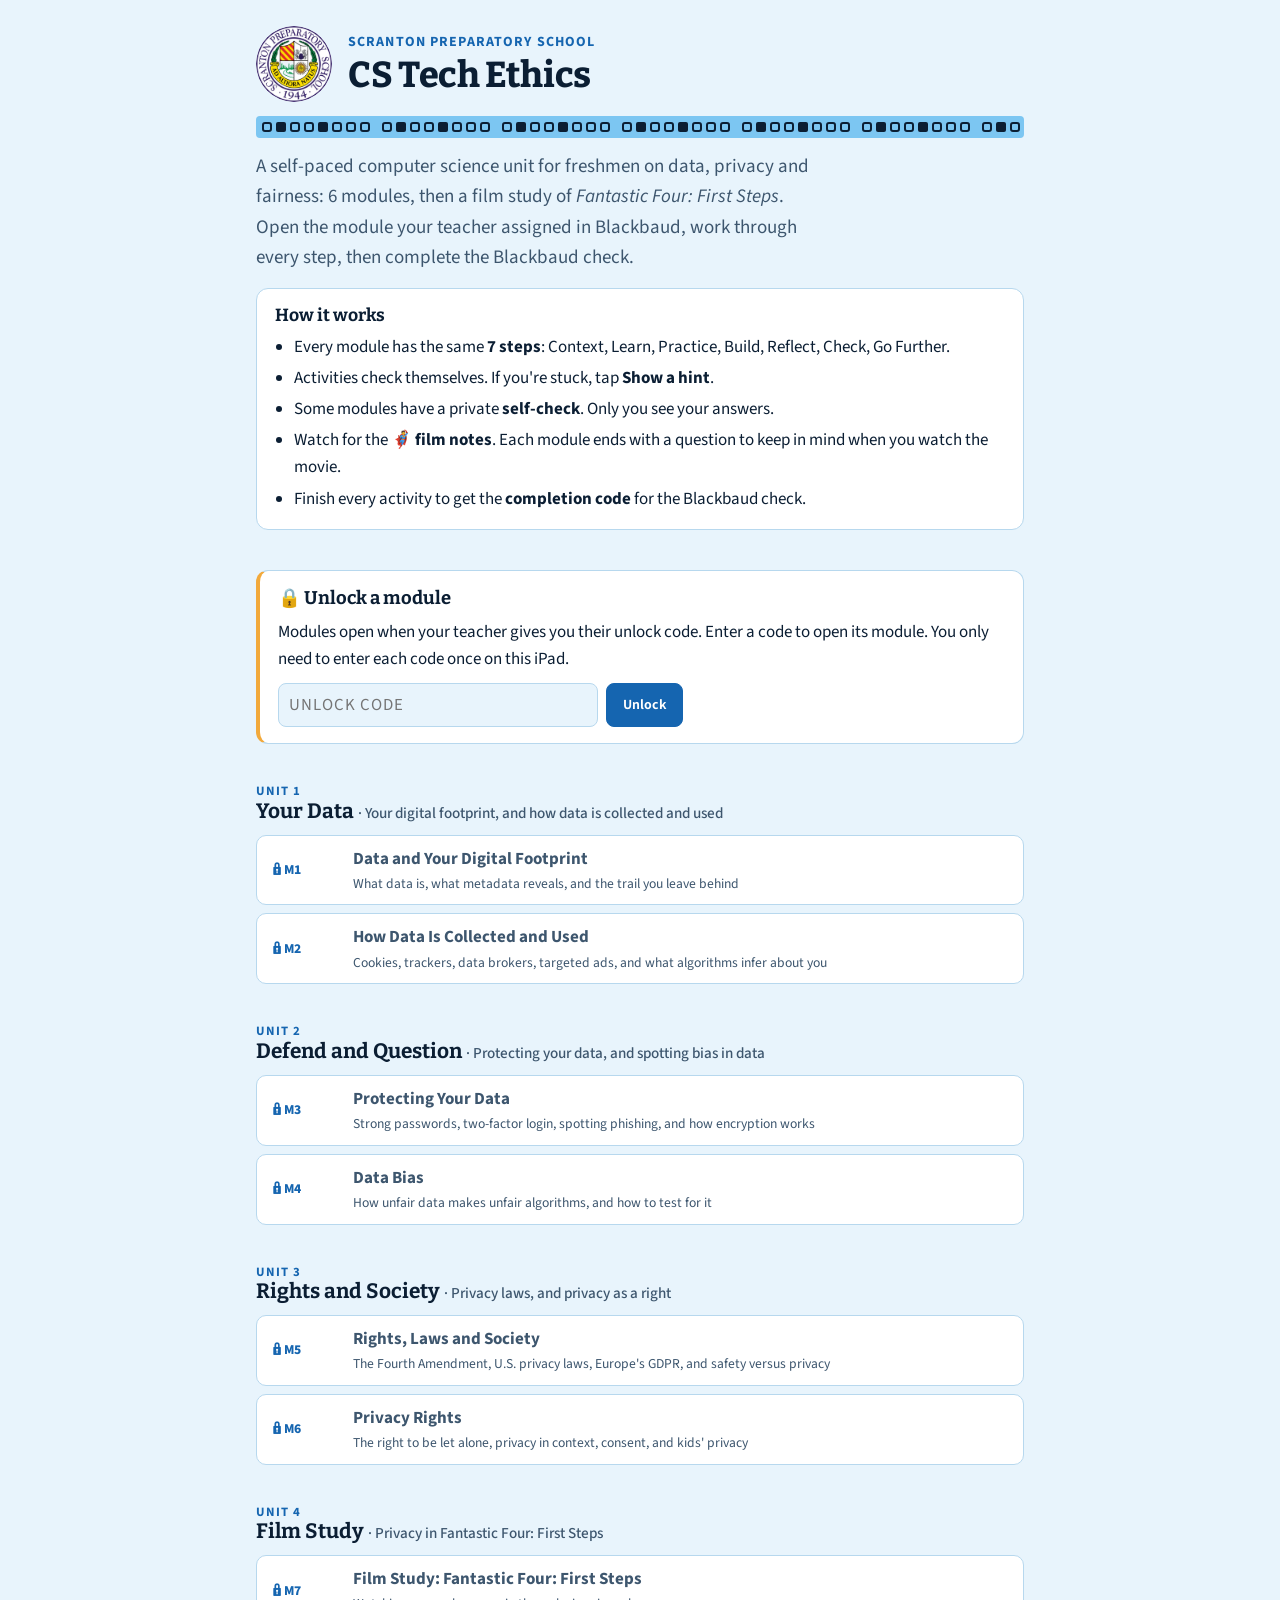
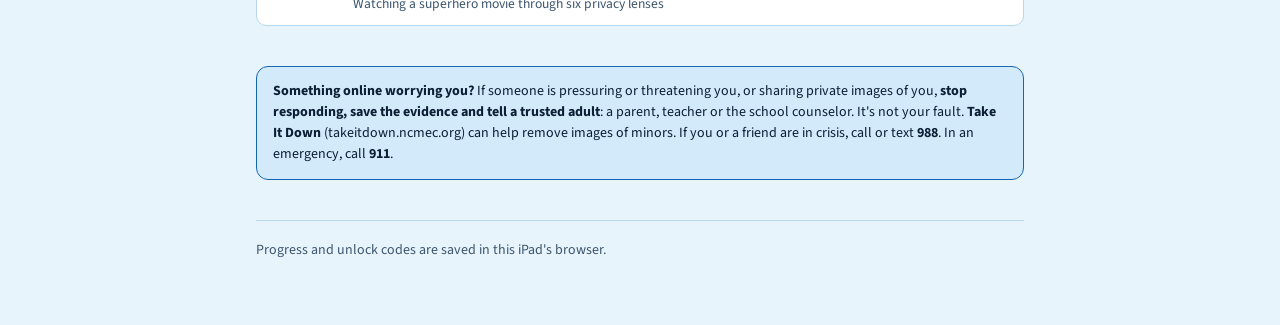
==== commit fb3e26ae: "Add version fingerprints to asset links so browsers load updates right away Co-Authored-By: Claude O" ====
--- a/docs/index.html
+++ b/docs/index.html
@@ -7,7 +7,7 @@
 <link rel="preconnect" href="https://fonts.googleapis.com">
 <link rel="preconnect" href="https://fonts.gstatic.com" crossorigin>
 <link rel="stylesheet" href="https://fonts.googleapis.com/css2?family=Bitter:wght@600..800&family=Source+Sans+3:wght@400..700&display=swap">
-<link rel="stylesheet" href="assets/course.css">
+<link rel="stylesheet" href="assets/course.css?v=e8b87f735e">
 <style>
 /* Layout: one column listing the units in order; each module is a row with its progress on this iPad. */
 .hero { display: grid; gap: 14px; }
@@ -92,8 +92,8 @@
   <aside class="helpbox"><b>Something online worrying you?</b> If someone is pressuring or threatening you, or sharing private images of you, <b>stop responding, save the evidence and tell a trusted adult</b>: a parent, teacher or the school counselor. It's not your fault. <b>Take It Down</b> (takeitdown.ncmec.org) can help remove images of minors. If you or a friend are in crisis, call or text <b>988</b>. In an emergency, call <b>911</b>.</aside>
   <footer><span>Progress and unlock codes are saved in this iPad's browser.</span></footer>
 </main>
-<script src="assets/course.js"></script>
-<script src="assets/lock.js"></script>
+<script src="assets/course.js?v=0970a633a8"></script>
+<script src="assets/lock.js?v=2a07572769"></script>
 <script>
 // Locked modules show a lock until this iPad has their unlock code.
 var LOCKS = [{"num":1,"lock":{"salt":"uzSO+50T7BOARrHCymxP3g==","iter":150000,"check":{"iv":"4eTJayMZwiKj0L8X","ct":"N6u+xmXA4djEFcj9NzHLPXb2GGGgMBsZKg=="}}},{"num":2,"lock":{"salt":"qzK2mtnTwXk2YOfTByp4UA==","iter":150000,"check":{"iv":"SWOiaPZXSC5NqhRx","ct":"QWXTdycs4O6w5QXxa8AA9o9Vlb1Wz2NM/w=="}}},{"num":3,"lock":{"salt":"YkcCpdLzS3dwz+iqs/BdAQ==","iter":150000,"check":{"iv":"XAt+O78kkjDH4bLj","ct":"SprwMW+EzrPl8//flWb9tull35VUBgSmDQ=="}}},{"num":4,"lock":{"salt":"rFKd/2jwdjIuE5c4u1htfw==","iter":150000,"check":{"iv":"8+S1Iyychaxy1taM","ct":"j3ifC9S1odBn+ZLCd3iFkTj7wQCpHP6SYQ=="}}},{"num":5,"lock":{"salt":"Xwpo27E2IiV3/wMhqBhhsg==","iter":150000,"check":{"iv":"V2ShGCQYQeglEvR8","ct":"gUFRGAN7PTphLF/RbOD/djm65nhBgsbtbg=="}}},{"num":6,"lock":{"salt":"OURCg+EbLE9xXNyPy0Bs2w==","iter":150000,"check":{"iv":"xoWt/ISygGwKuKkR","ct":"hm8+fSXYAq/bU4gF7gdOlMQeqsm9PyiUYg=="}}},{"num":7,"lock":{"salt":"WXxO4d+Crscl9Z3ehwTP6w==","iter":150000,"check":{"iv":"T5KEy8/AYJJCYjrC","ct":"VVnx+bhzR9adtmPBTV2feUjLnaxlr96mnQ=="}}}];
--- a/docs/assets/course.css
+++ b/docs/assets/course.css
@@ -1,21 +1,22 @@
 /* CS Tech Ethics: shared styles for every module (the same layout as Health 9).
    Layout: one reading column under a sticky step bar; every module uses the same seven steps so students always know where they are.
-   Colors: deep space navy for the bar, a bright cosmic blue for actions, a flare-orange stripe, green for "done." */
+   Colors: the Fantastic Four's light blue for the step bar and page, deep navy text (like the black trim on their suits),
+   a stronger blue for links and buttons so white button text stays readable, a flame-orange highlight, green for "done." */
 :root {
-  --paper: #F4F6FB;
+  --paper: #E8F4FC;
   --surface: #FFFFFF;
-  --surface-2: #E8ECF6;
-  --ink: #141A2E;
-  --muted: #4D5670;
-  --line: #D3D9E8;
-  --accent: #2747B8;
+  --surface-2: #D6ECFA;
+  --ink: #0B1E33;
+  --muted: #3D566E;
+  --line: #B7D8EE;
+  --accent: #1565B0;
   --on-accent: #FFFFFF;
-  --accent-soft: #E1E7FA;
+  --accent-soft: #D3EAFA;
   --gold: #F2A93B;
   --on-gold: #2B1A04;
   --gold-soft: #FDEBCF;
-  --tile: #2747B8;
-  --tile-soft: #E1E7FA;
+  --tile: #1565B0;
+  --tile-soft: #D3EAFA;
   --on-tile: #FFFFFF;
   --hint-bg: #FDEBCF;
   --hint-ink: #4A2F06;
@@ -23,9 +24,10 @@
   --ok-soft: #DFF2E5;
   --bad: #B0284B;
   --bad-soft: #FBE3EA;
-  --bar: #121B45;
-  --bar-ink: #FFFFFF;
-  --bar-muted: #C9D3F2;
+  --bar: #7CC6F2;
+  --bar-ink: #0B1E33;
+  --bar-muted: #1E3A56;
+  --bar-line: rgba(11, 30, 51, 0.35);
   --font-body: "Source Sans 3", ui-sans-serif, system-ui, -apple-system, "Segoe UI", sans-serif;
   --font-display: "Bitter", Georgia, "Times New Roman", serif;
   --step-0: 0.875rem;
@@ -37,24 +39,24 @@
 }
 @media (prefers-color-scheme: dark) {
   :root:not([data-theme="light"]) {
-    --paper: #0E1222; --surface: #161B30; --surface-2: #1E2540; --ink: #E9EDF8; --muted: #A7B0CB; --line: #2E3654;
-    --accent: #8FA8FF; --on-accent: #0B1230; --accent-soft: #1E2A55;
+    --paper: #0A1622; --surface: #11243A; --surface-2: #17304B; --ink: #E8F3FB; --muted: #A6BED3; --line: #27425E;
+    --accent: #8DD0F7; --on-accent: #0A1622; --accent-soft: #163552;
     --gold: #F5B65C; --on-gold: #241603; --gold-soft: #3D2C10;
-    --tile: #8FA8FF; --tile-soft: #1E2A55; --on-tile: #0B1230;
+    --tile: #8DD0F7; --tile-soft: #163552; --on-tile: #0A1622;
     --hint-bg: #3D2C10; --hint-ink: #FCE3B8;
     --ok: #7FD8A0; --ok-soft: #153523; --bad: #FF9BB3; --bad-soft: #43192A;
-    --bar: #0B1030; --bar-ink: #FFFFFF; --bar-muted: #B9C4EA;
+    --bar: #1F5F8E; --bar-ink: #FFFFFF; --bar-muted: #D3ECFB; --bar-line: rgba(255, 255, 255, 0.4);
     color-scheme: dark;
   }
 }
 :root[data-theme="dark"] {
-  --paper: #0E1222; --surface: #161B30; --surface-2: #1E2540; --ink: #E9EDF8; --muted: #A7B0CB; --line: #2E3654;
-  --accent: #8FA8FF; --on-accent: #0B1230; --accent-soft: #1E2A55;
+  --paper: #0A1622; --surface: #11243A; --surface-2: #17304B; --ink: #E8F3FB; --muted: #A6BED3; --line: #27425E;
+  --accent: #8DD0F7; --on-accent: #0A1622; --accent-soft: #163552;
   --gold: #F5B65C; --on-gold: #241603; --gold-soft: #3D2C10;
-  --tile: #8FA8FF; --tile-soft: #1E2A55; --on-tile: #0B1230;
+  --tile: #8DD0F7; --tile-soft: #163552; --on-tile: #0A1622;
   --hint-bg: #3D2C10; --hint-ink: #FCE3B8;
   --ok: #7FD8A0; --ok-soft: #153523; --bad: #FF9BB3; --bad-soft: #43192A;
-  --bar: #0B1030; --bar-ink: #FFFFFF; --bar-muted: #B9C4EA;
+  --bar: #1F5F8E; --bar-ink: #FFFFFF; --bar-muted: #D3ECFB; --bar-line: rgba(255, 255, 255, 0.4);
   color-scheme: dark;
 }
 
@@ -79,7 +81,7 @@
 [hidden] { display: none !important; }
 :focus-visible { outline: 3px solid var(--tile); outline-offset: 2px; border-radius: 4px; }
 
-/* Sticky step bar, striped like the flag: red, gold, red */
+/* Sticky step bar in Fantastic Four light blue, with a flame-orange line along the bottom */
 .bar {
   position: sticky; top: env(safe-area-inset-top, 0px); z-index: 5;
   background: var(--bar); color: var(--bar-ink);
@@ -97,7 +99,7 @@
 .steps::-webkit-scrollbar { display: none; }
 .steps a {
   flex: none; text-decoration: none; color: var(--bar-muted); font-size: var(--step-0);
-  padding: 3px 10px; border-radius: 999px; border: 1px solid rgba(255,255,255,0.35); white-space: nowrap;
+  padding: 3px 10px; border-radius: 999px; border: 1px solid var(--bar-line); white-space: nowrap;
 }
 .steps a.done { color: var(--on-gold); border-color: var(--gold); background: var(--gold); }
 .meter { flex: none; font-size: var(--step-0); color: var(--bar-muted); font-variant-numeric: tabular-nums; white-space: nowrap; }
@@ -110,8 +112,8 @@
 .wrap { padding-block: 26px 64px; display: grid; gap: 40px; }
 header.intro { display: grid; gap: 12px; }
 /* The stripe under each title is the letter H in binary (01001000), from Module 1. */
-.tilestrip { height: 22px; border-radius: 4px; background-color: var(--accent-soft);
-  background-image: url("data:image/svg+xml,%3Csvg xmlns='http://www.w3.org/2000/svg' width='120' height='22' viewBox='0 0 120 22'%3E%3Crect x='7' y='7' width='8' height='8' rx='2' fill='none' stroke='%23F2A93B' stroke-width='2'/%3E%3Crect x='20' y='6' width='10' height='10' rx='2' fill='%23F2A93B'/%3E%3Crect x='35' y='7' width='8' height='8' rx='2' fill='none' stroke='%23F2A93B' stroke-width='2'/%3E%3Crect x='49' y='7' width='8' height='8' rx='2' fill='none' stroke='%23F2A93B' stroke-width='2'/%3E%3Crect x='62' y='6' width='10' height='10' rx='2' fill='%23F2A93B'/%3E%3Crect x='77' y='7' width='8' height='8' rx='2' fill='none' stroke='%23F2A93B' stroke-width='2'/%3E%3Crect x='91' y='7' width='8' height='8' rx='2' fill='none' stroke='%23F2A93B' stroke-width='2'/%3E%3Crect x='105' y='7' width='8' height='8' rx='2' fill='none' stroke='%23F2A93B' stroke-width='2'/%3E%3C/svg%3E");
+.tilestrip { height: 22px; border-radius: 4px; background-color: var(--bar);
+  background-image: url("data:image/svg+xml,%3Csvg xmlns='http://www.w3.org/2000/svg' width='120' height='22' viewBox='0 0 120 22'%3E%3Crect x='7' y='7' width='8' height='8' rx='2' fill='none' stroke='%230B1E33' stroke-width='2'/%3E%3Crect x='20' y='6' width='10' height='10' rx='2' fill='%230B1E33'/%3E%3Crect x='35' y='7' width='8' height='8' rx='2' fill='none' stroke='%230B1E33' stroke-width='2'/%3E%3Crect x='49' y='7' width='8' height='8' rx='2' fill='none' stroke='%230B1E33' stroke-width='2'/%3E%3Crect x='62' y='6' width='10' height='10' rx='2' fill='%230B1E33'/%3E%3Crect x='77' y='7' width='8' height='8' rx='2' fill='none' stroke='%230B1E33' stroke-width='2'/%3E%3Crect x='91' y='7' width='8' height='8' rx='2' fill='none' stroke='%230B1E33' stroke-width='2'/%3E%3Crect x='105' y='7' width='8' height='8' rx='2' fill='none' stroke='%230B1E33' stroke-width='2'/%3E%3C/svg%3E");
   background-size: 120px 22px; }
 .eyebrow { font-size: var(--step-0); letter-spacing: 0.08em; text-transform: uppercase; color: var(--accent); font-weight: 700; }
 .subtitle { font-size: var(--step-2); font-weight: 600; color: var(--tile); }
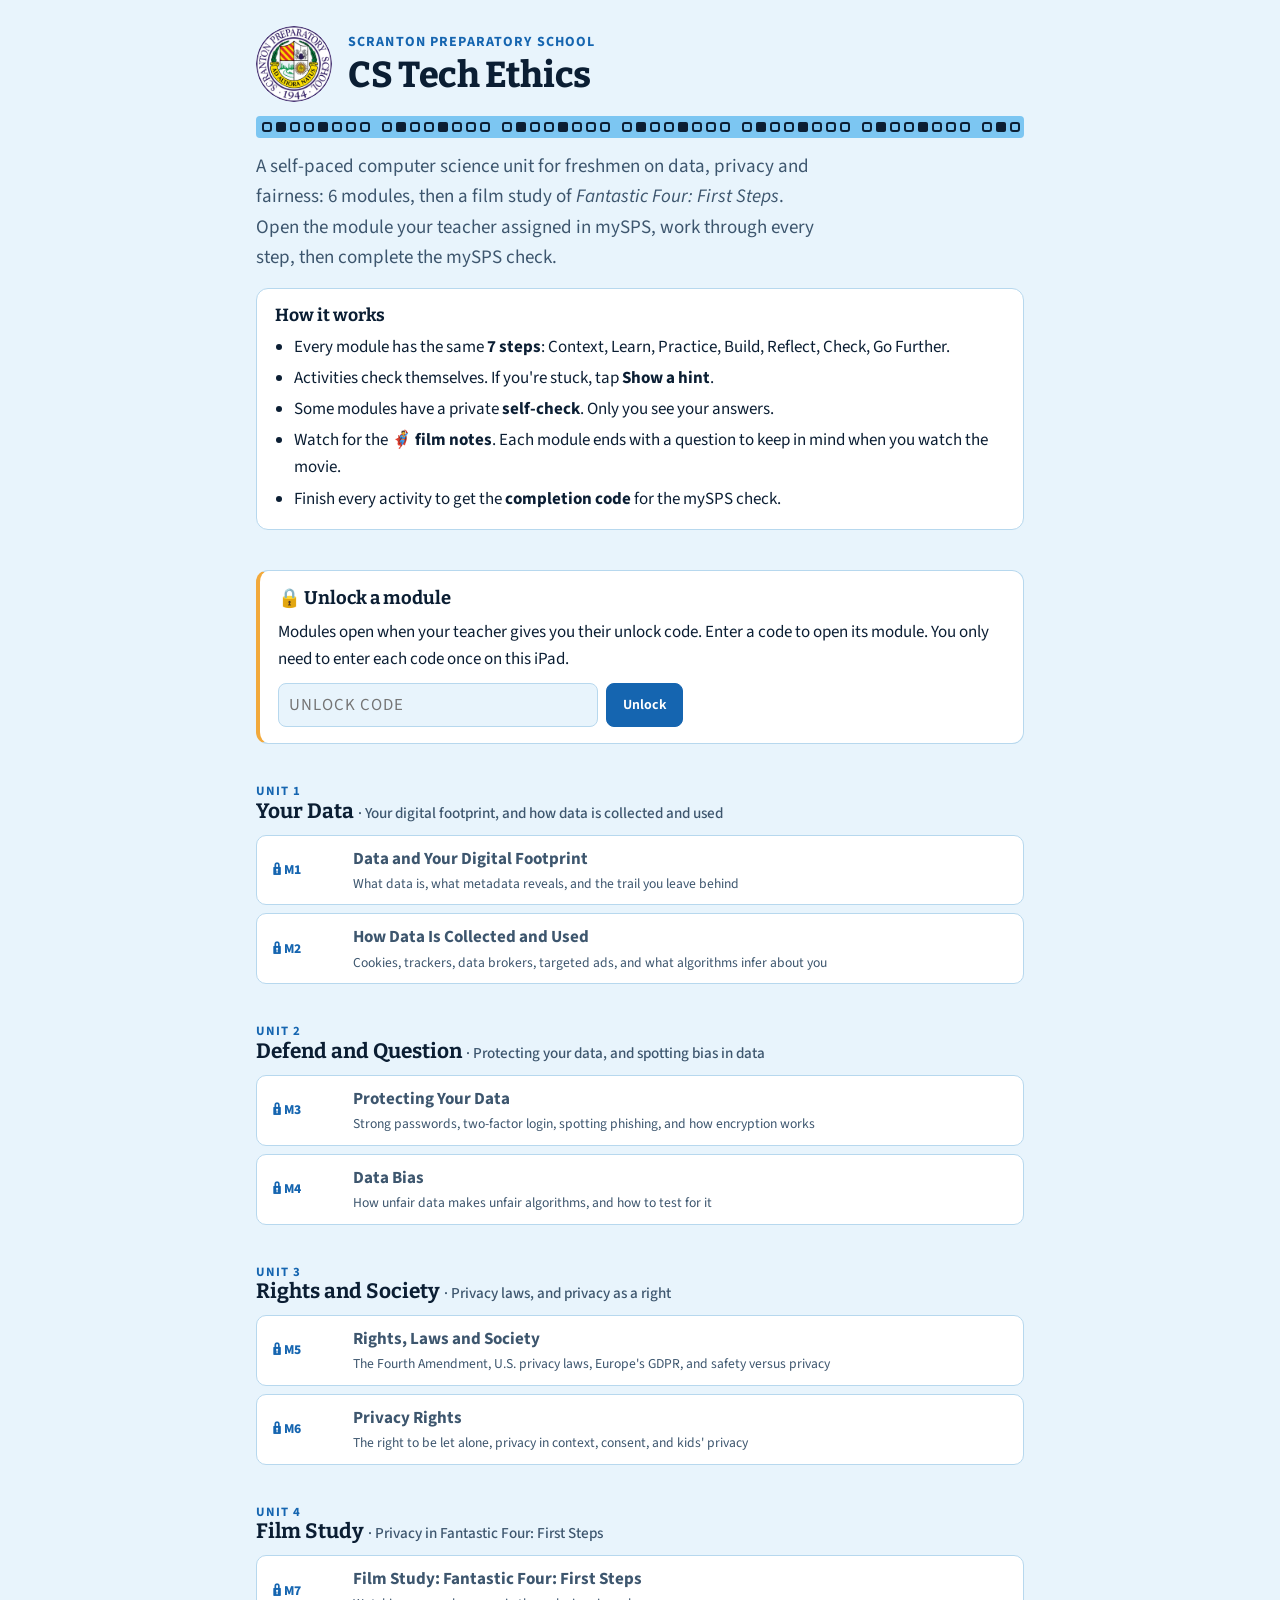
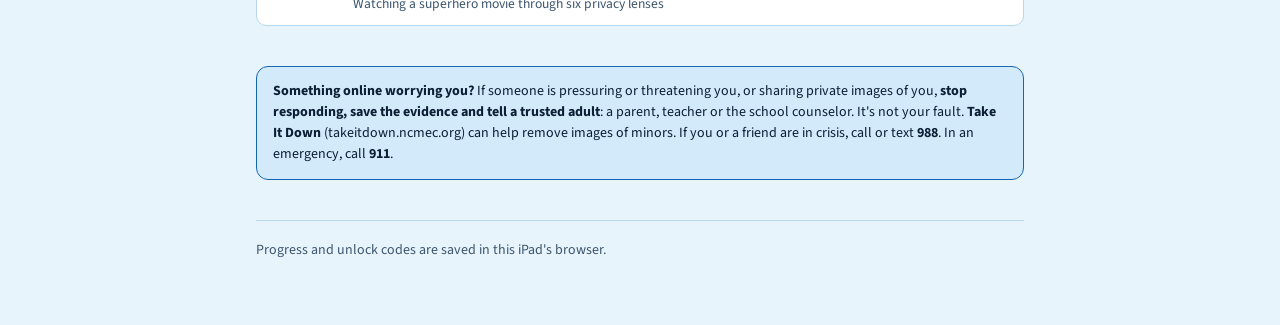
==== commit 3b710d49: "Turn off all spoken audio, and say mySPS instead of Blackbaud The engine (from the Spanish course) r" ====
--- a/docs/index.html
+++ b/docs/index.html
@@ -44,7 +44,7 @@
       </div>
     </div>
     <div class="tilestrip" aria-hidden="true"></div>
-    <p class="lede">A self-paced computer science unit for freshmen on data, privacy and fairness: 6 modules, then a film study of <i>Fantastic Four: First Steps</i>. Open the module your teacher assigned in Blackbaud, work through every step, then complete the Blackbaud check.</p>
+    <p class="lede">A self-paced computer science unit for freshmen on data, privacy and fairness: 6 modules, then a film study of <i>Fantastic Four: First Steps</i>. Open the module your teacher assigned in mySPS, work through every step, then complete the mySPS check.</p>
     <div class="how">
       <h2 style="font-size:1.1rem">How it works</h2>
       <ul>
@@ -52,7 +52,7 @@
         <li>Activities check themselves. If you're stuck, tap <b>Show a hint</b>.</li>
         <li>Some modules have a private <b>self-check</b>. Only you see your answers.</li>
         <li>Watch for the 🦸 <b>film notes</b>. Each module ends with a question to keep in mind when you watch the movie.</li>
-        <li>Finish every activity to get the <b>completion code</b> for the Blackbaud check.</li>
+        <li>Finish every activity to get the <b>completion code</b> for the mySPS check.</li>
       </ul>
     </div>
   </header>
@@ -92,7 +92,7 @@
   <aside class="helpbox"><b>Something online worrying you?</b> If someone is pressuring or threatening you, or sharing private images of you, <b>stop responding, save the evidence and tell a trusted adult</b>: a parent, teacher or the school counselor. It's not your fault. <b>Take It Down</b> (takeitdown.ncmec.org) can help remove images of minors. If you or a friend are in crisis, call or text <b>988</b>. In an emergency, call <b>911</b>.</aside>
   <footer><span>Progress and unlock codes are saved in this iPad's browser.</span></footer>
 </main>
-<script src="assets/course.js?v=0970a633a8"></script>
+<script src="assets/course.js?v=b6e33ca452"></script>
 <script src="assets/lock.js?v=2a07572769"></script>
 <script>
 // Locked modules show a lock until this iPad has their unlock code.
